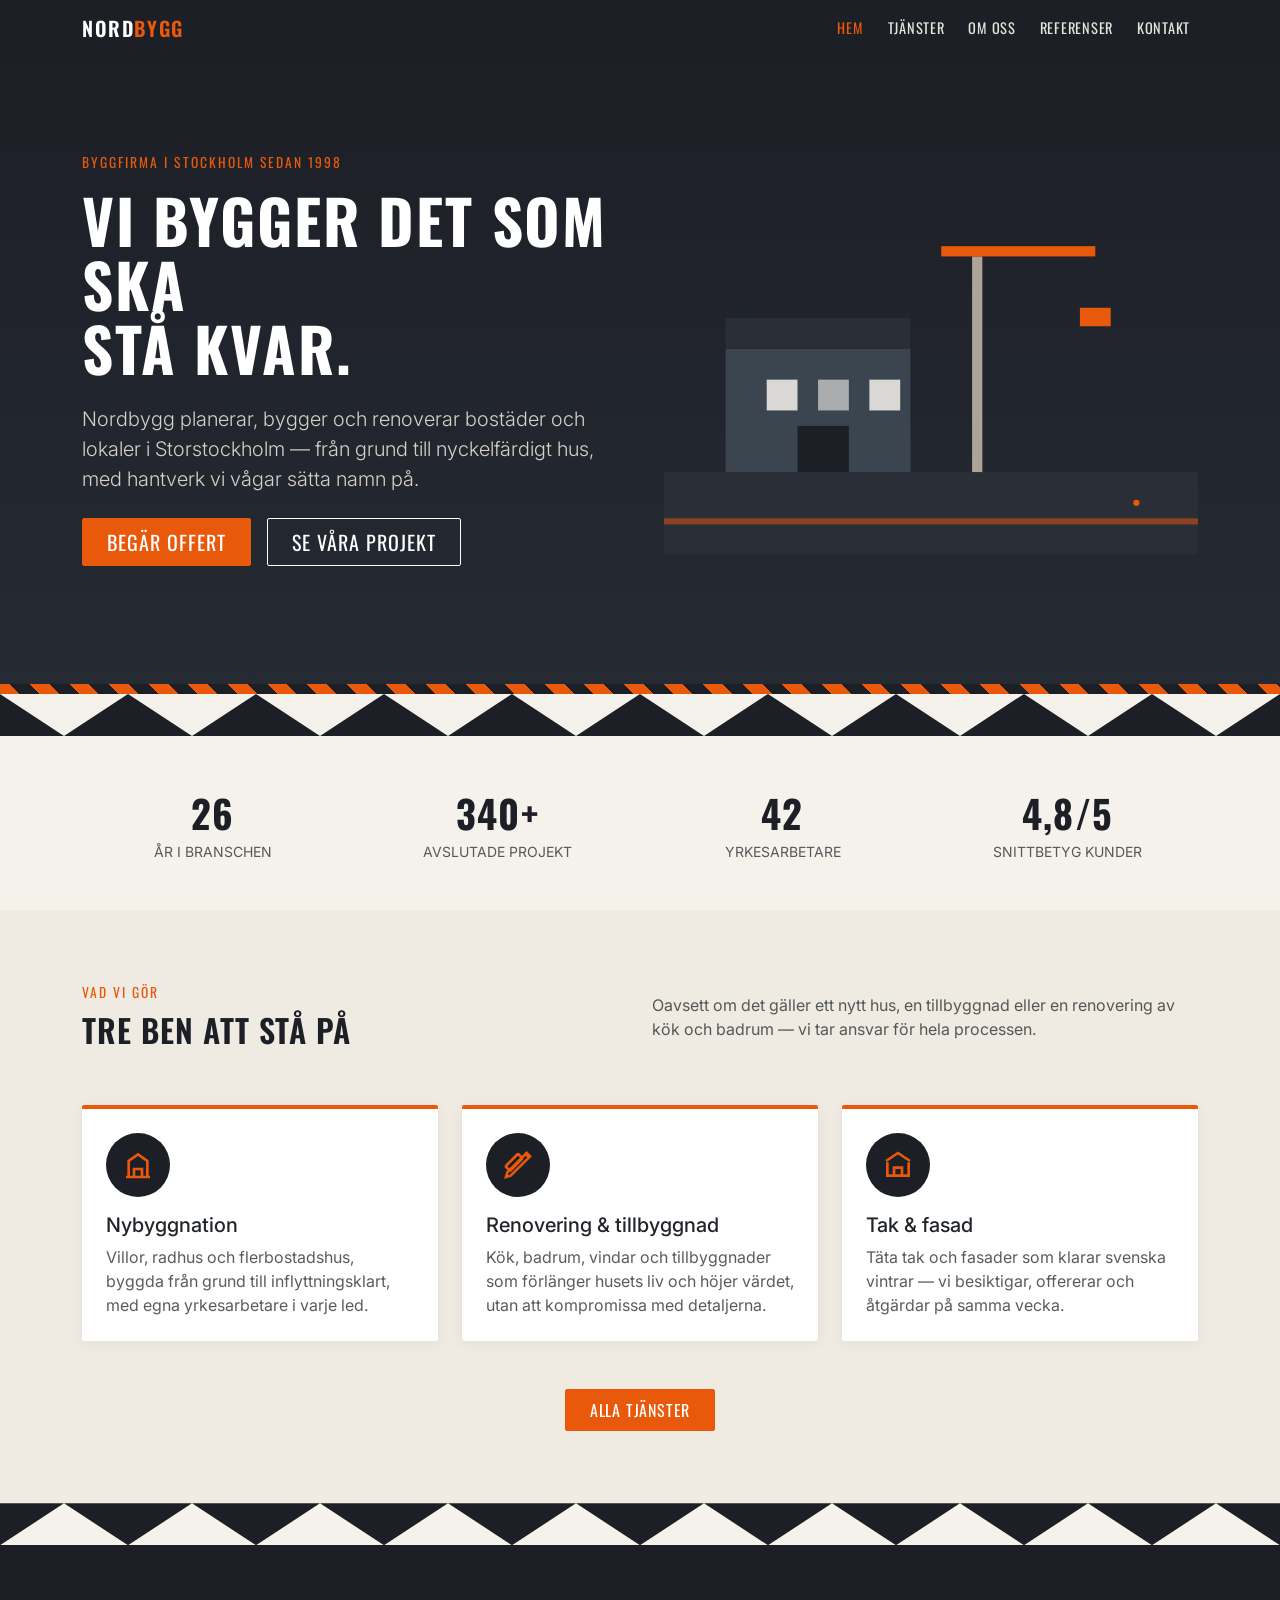
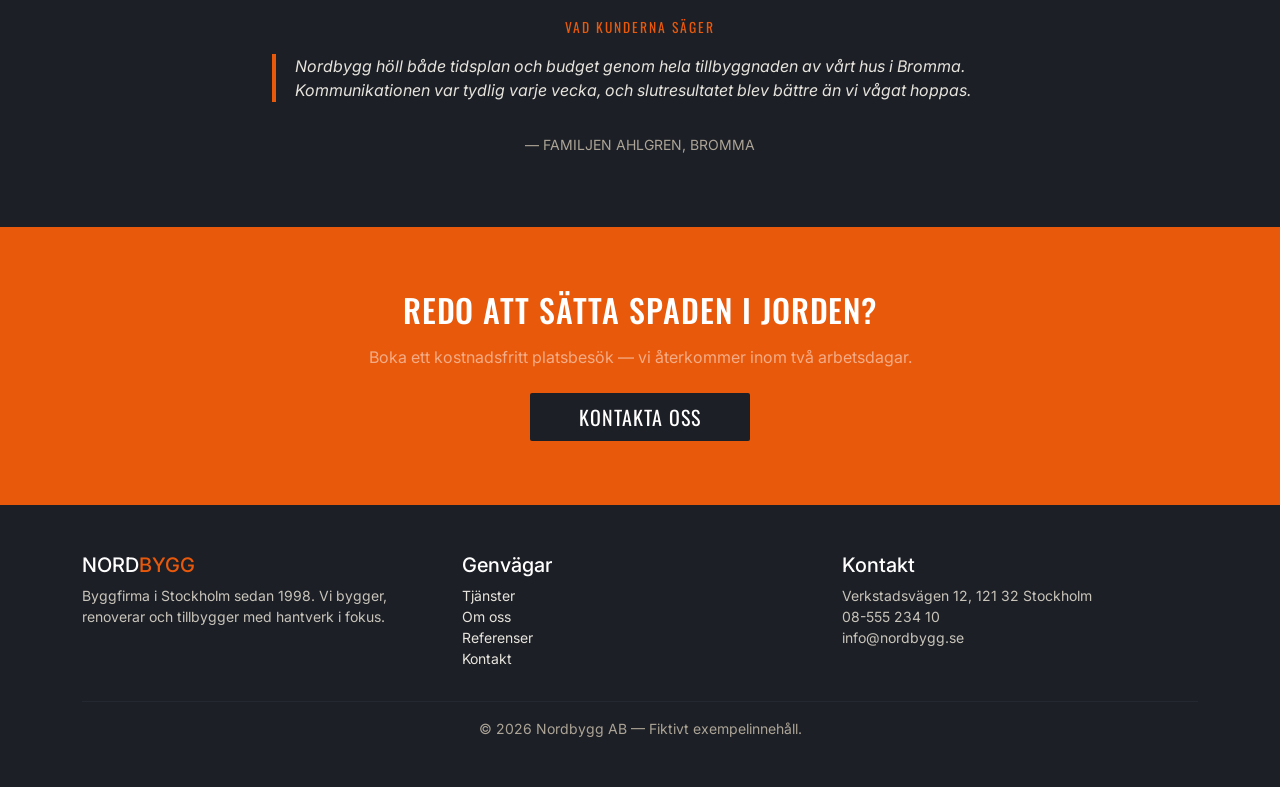
==== index.html @ 9fcefbf6 "new" ====
<!DOCTYPE html>
<html data-bs-theme="light" lang="sv">

<head>
    <meta charset="utf-8">
    <meta name="viewport" content="width=device-width, initial-scale=1.0, shrink-to-fit=no">
    <title>Nordbygg AB — Byggfirma i Stockholm</title>
    <link rel="stylesheet" href="assets/bootstrap/css/bootstrap.min.css">
    <link rel="stylesheet" href="https://fonts.googleapis.com/css2?family=Oswald:wght@500;600;700&amp;display=swap">
    <link rel="stylesheet" href="https://fonts.googleapis.com/css2?family=Inter:wght@400;500;600&amp;display=swap">
    <link rel="stylesheet" href="assets/css/styles.min.css">
</head>

<body>
    <nav class="navbar navbar-expand-lg sticky-top navbar-nordbygg">
        <div class="container"><a class="navbar-brand" href="Index.html">NORD<span>BYGG</span></a><button class="navbar-toggler" data-bs-toggle="collapse" data-bs-target="#nav" type="button" style="border-color:#555;"><span class="navbar-toggler-icon"></span></button>
            <div class="collapse navbar-collapse" id="nav">
                <ul class="navbar-nav ms-auto">
                    <li class="nav-item"><a class="nav-link active" href="Index.html">Hem</a></li>
                    <li class="nav-item"><a class="nav-link" href="tjanster.html">Tjänster</a></li>
                    <li class="nav-item"><a class="nav-link" href="Omoss.html">Om oss</a></li>
                    <li class="nav-item"><a class="nav-link" href="Referenser.html">Referenser</a></li>
                    <li class="nav-item"><a class="nav-link" href="Kontakt.html">Kontakt</a></li>
                </ul>
            </div>
        </div>
    </nav>
    <header class="hero">
        <div class="container">
            <div class="row align-items-center g-5">
                <div class="col-lg-6">
                    <div class="mb-3 section-label"><span>Byggfirma i Stockholm sedan 1998</span></div>
                    <h1>Vi bygger det som ska<br>stå kvar.</h1>
                    <p class="lead mt-4">Nordbygg planerar, bygger och renoverar bostäder och lokaler i Storstockholm — från grund till nyckelfärdigt hus, med hantverk vi vågar sätta namn på.</p>
                    <div class="d-flex flex-wrap gap-3 mt-4"><a class="btn btn-lg px-4 py-2 btn-orange" role="button" href="Kontakt.html">Begär offert</a><a class="btn btn-lg px-4 py-2 btn-outline-kalkvit" role="button" href="Referenser.html">Se våra projekt</a></div>
                </div>
                <div class="col-lg-6"><svg viewBox="0 0 520 380" xmlns="http://www.w3.org/2000/svg" role="img" aria-label="Illustration av ett husbygge med kran">
          <rect x="0" y="300" width="520" height="80" fill="#2A2E37"></rect>
          <rect x="60" y="180" width="180" height="120" fill="#3B4550"></rect>
          <rect x="60" y="150" width="180" height="30" fill="#2A2E37"></rect>
          
          <rect x="100" y="210" width="30" height="30" fill="#F5F2EC" opacity="0.85"></rect>
          <rect x="150" y="210" width="30" height="30" fill="#F5F2EC" opacity="0.6"></rect>
          <rect x="200" y="210" width="30" height="30" fill="#F5F2EC" opacity="0.85"></rect>
          <rect x="130" y="255" width="50" height="45" fill="#1C1F26"></rect>
          <rect x="300" y="90" width="10" height="210" fill="#ACA496"></rect>
          <rect x="270" y="80" width="150" height="10" fill="#E8590C"></rect>
          <line stroke="#ACA496" stroke-width="4"></line>
          <rect x="405" y="140" width="30" height="18" fill="#E8590C"></rect>
          <line stroke="#ACA496" stroke-width="3"></line>
          <rect x="290" y="300" width="30" height="0" fill="none"></rect>
          <circle cx="460" cy="330" r="3" fill="#E8590C"></circle>
          <rect x="0" y="345" width="520" height="6" fill="#E8590C" opacity="0.5"></rect>
        </svg></div>
            </div>
        </div>
        <div class="hero-strip"></div>
    </header>
    <div class="sawtooth sawtooth-down"></div>
    <section class="py-5 bg-kalkvit">
        <div class="container">
            <div class="row text-center g-4">
                <div class="col-6 col-md-3">
                    <div class="fw-bold display-font" style="font-size:2.4rem;color:var(--kol);"><span>26</span></div>
                    <div class="text-uppercase small text-muted"><span>År i branschen</span></div>
                </div>
                <div class="col-6 col-md-3">
                    <div class="fw-bold display-font" style="font-size:2.4rem;color:var(--kol);"><span>340+</span></div>
                    <div class="text-uppercase small text-muted"><span>Avslutade projekt</span></div>
                </div>
                <div class="col-6 col-md-3">
                    <div class="fw-bold display-font" style="font-size:2.4rem;color:var(--kol);"><span>42</span></div>
                    <div class="text-uppercase small text-muted"><span>Yrkesarbetare</span></div>
                </div>
                <div class="col-6 col-md-3">
                    <div class="fw-bold display-font" style="font-size:2.4rem;color:var(--kol);"><span>4,8/5</span></div>
                    <div class="text-uppercase small text-muted"><span>Snittbetyg kunder</span></div>
                </div>
            </div>
        </div>
    </section>
    <section class="py-5" style="background:#EFEBE2;">
        <div class="container py-4">
            <div class="row mb-5">
                <div class="col-lg-6">
                    <div class="mb-2 section-label"><span>Vad vi gör</span></div>
                    <h2 class="fw-semibold">Tre ben att stå på</h2>
                </div>
                <div class="col-lg-6 d-flex align-items-end">
                    <p class="text-muted">Oavsett om det gäller ett nytt hus, en tillbyggnad eller en renovering av kök och badrum — vi tar ansvar för hela processen.</p>
                </div>
            </div>
            <div class="row g-4">
                <div class="col-md-4">
                    <div class="card h-100 p-4 card-nordbygg">
                        <div class="mb-3 icon-frame"><svg viewBox="0 0 24 24" fill="none" stroke="#E8590C" stroke-width="2"><path d="M3 21h18M5 21V9l7-5 7 5v12M9 21v-6h6v6"></path></svg></div>
                        <h5>Nybyggnation</h5>
                        <p class="text-muted mb-0">Villor, radhus och flerbostadshus, byggda från grund till inflyttningsklart, med egna yrkesarbetare i varje led.</p>
                    </div>
                </div>
                <div class="col-md-4">
                    <div class="card h-100 p-4 card-nordbygg">
                        <div class="mb-3 icon-frame"><svg viewBox="0 0 24 24" fill="none" stroke="#E8590C" stroke-width="2"><path d="M14.7 6.3a1 1 0 010 1.4l-8 8a1 1 0 01-1.4 0l-2-2a1 1 0 010-1.4l8-8a1 1 0 011.4 0l2 2zM17 3l4 4M3 21l3.5-1L21 5.5 18.5 3 4 17.5 3 21z"></path></svg></div>
                        <h5>Renovering &amp; tillbyggnad</h5>
                        <p class="text-muted mb-0">Kök, badrum, vindar och tillbyggnader som förlänger husets liv och höjer värdet, utan att kompromissa med detaljerna.</p>
                    </div>
                </div>
                <div class="col-md-4">
                    <div class="card h-100 p-4 card-nordbygg">
                        <div class="mb-3 icon-frame"><svg viewBox="0 0 24 24" fill="none" stroke="#E8590C" stroke-width="2"><path d="M3 9l9-6 9 6M4 10v10h16V10M9 20v-6h6v6"></path></svg></div>
                        <h5>Tak &amp; fasad</h5>
                        <p class="text-muted mb-0">Täta tak och fasader som klarar svenska vintrar — vi besiktigar, offererar och åtgärdar på samma vecka.</p>
                    </div>
                </div>
            </div>
            <div class="text-center mt-5"><a class="btn px-4 py-2 btn-orange" role="button" href="tjanster.html">Alla tjänster</a></div>
        </div>
    </section>
    <div class="sawtooth sawtooth-down flip"></div>
    <section class="text-white py-5 bg-kol">
        <div class="container py-4">
            <div class="row justify-content-center">
                <div class="col-lg-8 text-center">
                    <div class="mb-3 section-label"><span>Vad kunderna säger</span></div><blockquote class="citat text-start d-inline-block" style="color:#E7E4DD;">
          Nordbygg höll både tidsplan och budget genom hela tillbyggnaden av vårt hus i Bromma. Kommunikationen var tydlig varje vecka, och slutresultatet blev bättre än vi vågat hoppas.
        </blockquote>
                    <div class="text-uppercase small mt-3" style="color:var(--betong);"><span>— Familjen Ahlgren, Bromma</span></div>
                </div>
            </div>
        </div>
    </section>
    <section class="py-5" style="background:var(--orange);">
        <div class="container text-center py-3">
            <h2 class="text-white mb-3">Redo att sätta spaden i jorden?</h2>
            <p class="text-white-50 mb-4">Boka ett kostnadsfritt platsbesök — vi återkommer inom två arbetsdagar.</p><a class="btn btn-lg px-5 py-2" role="button" href="Kontakt.html" style="background:var(--kol);color:#fff;border-radius:2px;font-family:'Oswald',sans-serif;text-transform:uppercase;letter-spacing:.05em;">Kontakta oss</a>
        </div>
    </section>
    <footer class="py-5 site-footer">
        <div class="container">
            <div class="row g-4">
                <div class="col-md-4">
                    <h5>NORD<span class="text-orange">BYGG</span></h5>
                    <p class="small mt-2">Byggfirma i Stockholm sedan 1998. Vi bygger, renoverar och tillbygger med hantverk i fokus.</p>
                </div>
                <div class="col-md-4">
                    <h5>Genvägar</h5>
                    <ul class="list-unstyled small">
                        <li><a href="tjanster.html">Tjänster</a></li>
                        <li><a href="Omoss.html">Om oss</a></li>
                        <li><a href="Referenser.html">Referenser</a></li>
                        <li><a href="Kontakt.html">Kontakt</a></li>
                    </ul>
                </div>
                <div class="col-md-4">
                    <h5>Kontakt</h5>
                    <ul class="list-unstyled small">
                        <li>Verkstadsvägen 12, 121 32 Stockholm</li>
                        <li>08-555 234 10</li>
                        <li>info@nordbygg.se</li>
                    </ul>
                </div>
            </div>
            <hr style="border-color:#3B4550;">
            <div class="small text-center" style="color:var(--betong);"><span>© 2026 Nordbygg AB — Fiktivt exempelinnehåll.</span></div>
        </div>
    </footer>
    <script src="assets/bootstrap/js/bootstrap.min.js"></script>
</body>

</html>
---- assets/css/styles.min.css ----
:root{--kol:#1C1F26;--kalkvit:#F5F2EC;--orange:#E8590C;--stal:#3B4550;--betong:#ACA496;--text:#232323}body{background:var(--kalkvit);color:var(--text);font-family:Inter,sans-serif}.display-font,h1,h2,h3,h4{font-family:Oswald,sans-serif;text-transform:uppercase;letter-spacing:.03em;color:var(--kol)}.navbar-nordbygg .nav-link.active,.navbar-nordbygg .nav-link:hover,.text-orange{color:var(--orange)!important}.bg-kol{background-color:var(--kol)!important}.bg-stal{background-color:var(--stal)!important}.bg-orange{background-color:var(--orange)!important}.bg-kalkvit{background-color:var(--kalkvit)!important}.navbar-nordbygg,.sawtooth-down.on-kalkvit{background-color:var(--kol)}.navbar-nordbygg .navbar-brand{font-family:Oswald,sans-serif;letter-spacing:.08em;font-weight:600;color:#fff!important}.navbar-nordbygg .navbar-brand span,footer.site-footer a:hover{color:var(--orange)}.navbar-nordbygg .nav-link{color:#e7e4dd!important;font-family:Oswald,sans-serif;text-transform:uppercase;font-size:.9rem;letter-spacing:.05em;margin-left:.5rem}.hero{background:linear-gradient(180deg,var(--kol) 0,#262a33 100%);color:#fff;position:relative;padding-top:6rem;padding-bottom:8rem}.hero h1{color:#fff;font-size:clamp(2.2rem, 5vw, 3.8rem);font-weight:700;line-height:1.05}.hero .lead{color:#d6d2c7}.hero-strip{position:absolute;left:0;right:0;bottom:0;height:10px;background:repeating-linear-gradient(45deg,var(--orange),var(--orange) 14px,#1c1f26 14px,#1c1f26 28px)}.sawtooth{height:42px;width:100%;background-color:var(--kalkvit)}.sawtooth-down{clip-path:polygon(0 0,5% 100%,10% 0,15% 100%,20% 0,25% 100%,30% 0,35% 100%,40% 0,45% 100%,50% 0,55% 100%,60% 0,65% 100%,70% 0,75% 100%,80% 0,85% 100%,90% 0,95% 100%,100% 0,100% 100%,0 100%);background-color:var(--kol)}.sawtooth.flip{clip-path:polygon(0 100%,5% 0,10% 100%,15% 0,20% 100%,25% 0,30% 100%,35% 0,40% 100%,45% 0,50% 100%,55% 0,60% 100%,65% 0,70% 100%,75% 0,80% 100%,85% 0,90% 100%,95% 0,100% 100%,100% 0,0 0)}.card-nordbygg{border:none;border-radius:2px;border-top:4px solid var(--orange);background:#fff;box-shadow:0 2px 14px rgba(28,31,38,.06);transition:transform .2s,box-shadow .2s}.card-nordbygg:hover{transform:translateY(-4px);box-shadow:0 10px 24px rgba(28,31,38,.12)}.icon-frame{width:64px;height:64px;display:flex;align-items:center;justify-content:center;background:var(--kol);border-radius:50%;flex-shrink:0}.icon-frame svg{width:32px;height:32px}.step-num{font-family:Oswald,sans-serif;font-size:2.6rem;font-weight:700;color:var(--orange);line-height:1}footer.site-footer{background:var(--kol);color:#c8c4ba}footer.site-footer a{color:#e7e4dd;text-decoration:none}footer.site-footer h5{color:#fff}.illustration-box{background:var(--stal);border-radius:2px;overflow:hidden}.badge-orange{background:var(--orange);color:#fff;font-family:Oswald,sans-serif;letter-spacing:.05em;text-transform:uppercase;font-size:.72rem;padding:.35em .7em}.btn-orange{background:var(--orange);border-color:var(--orange);color:#fff;font-family:Oswald,sans-serif;text-transform:uppercase;letter-spacing:.05em;border-radius:2px}.btn-orange:hover{background:#c94e0a;border-color:#c94e0a;color:#fff}.btn-outline-kalkvit{border-color:#fff;color:#fff;font-family:Oswald,sans-serif;text-transform:uppercase;letter-spacing:.05em;border-radius:2px}.btn-outline-kalkvit:hover{background:#fff;color:var(--kol)}.section-label{font-family:Oswald,sans-serif;color:var(--orange);letter-spacing:.15em;text-transform:uppercase;font-size:.85rem}.avatar-initials{width:84px;height:84px;border-radius:50%;background:var(--stal);color:#fff;display:flex;align-items:center;justify-content:center;font-family:Oswald,sans-serif;font-size:1.4rem;font-weight:600}blockquote.citat{border-left:4px solid var(--orange);padding-left:1.2rem;font-style:italic;color:var(--stal)}
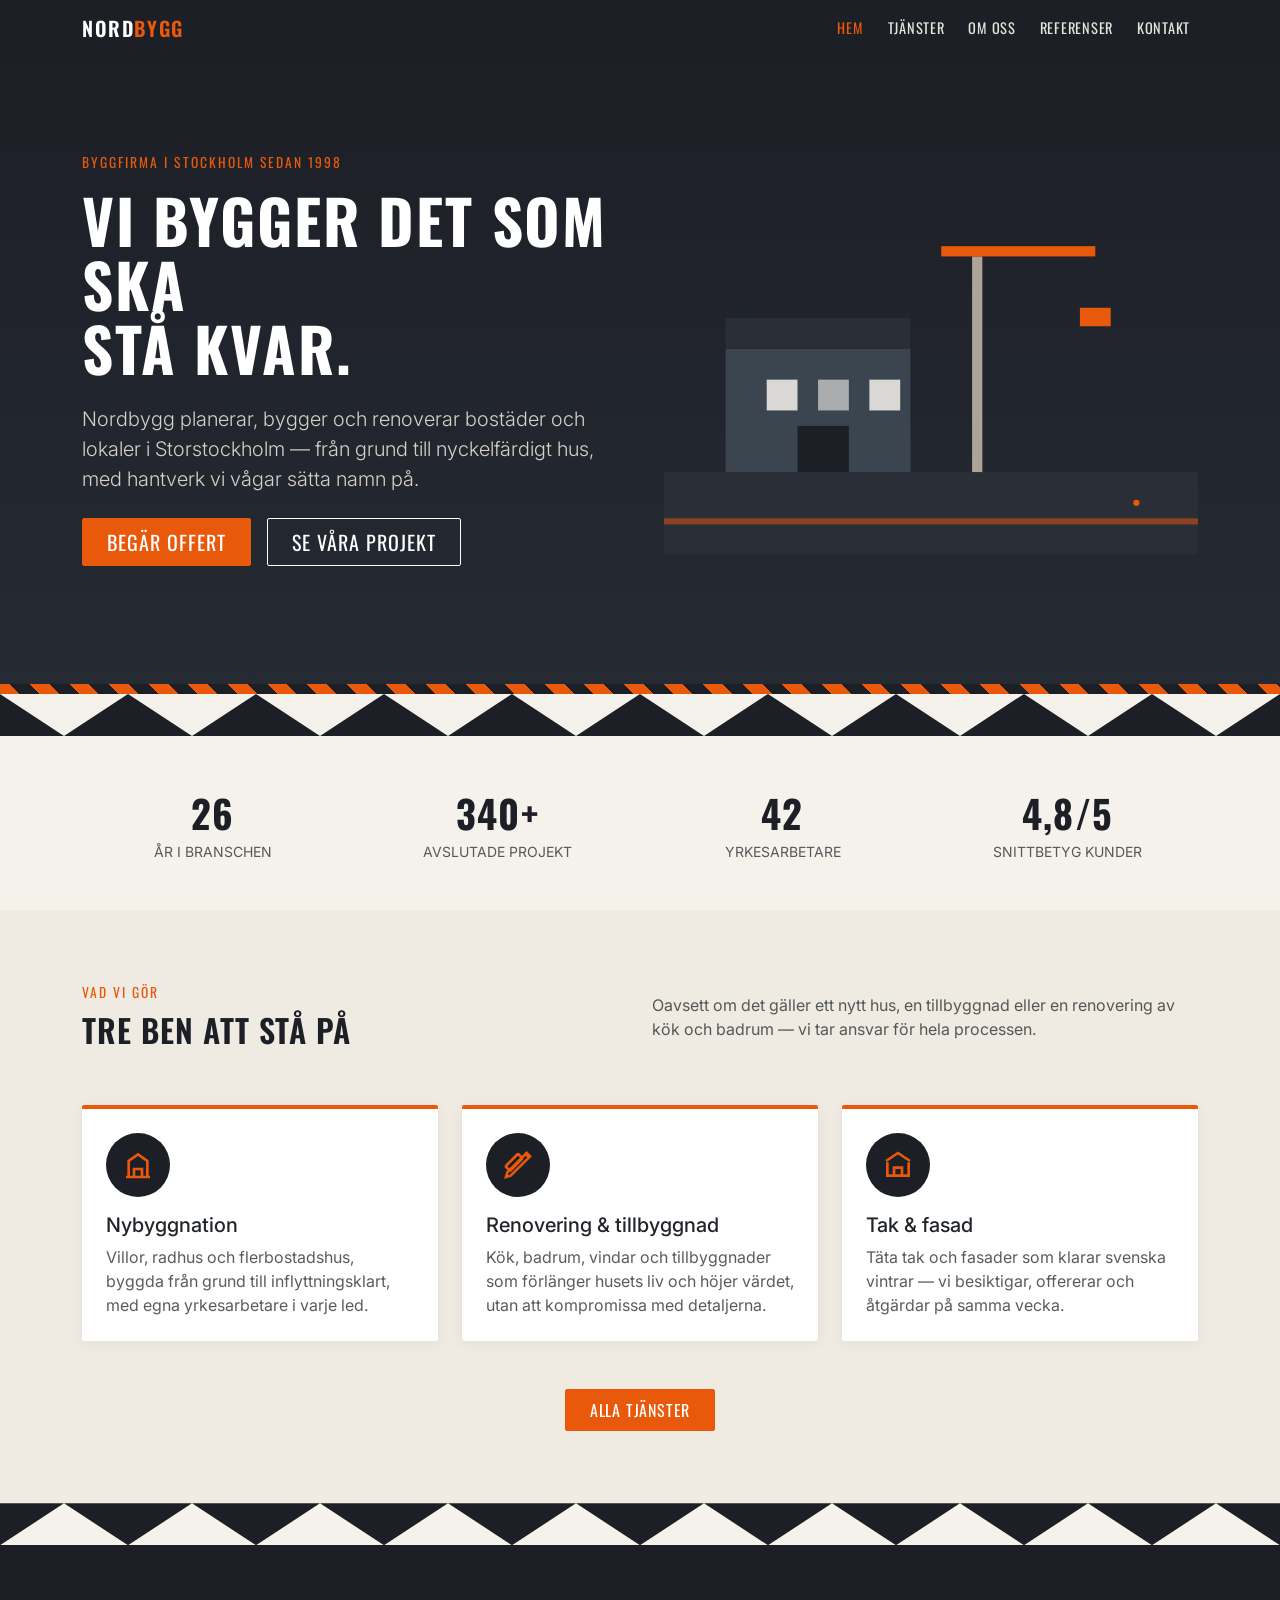
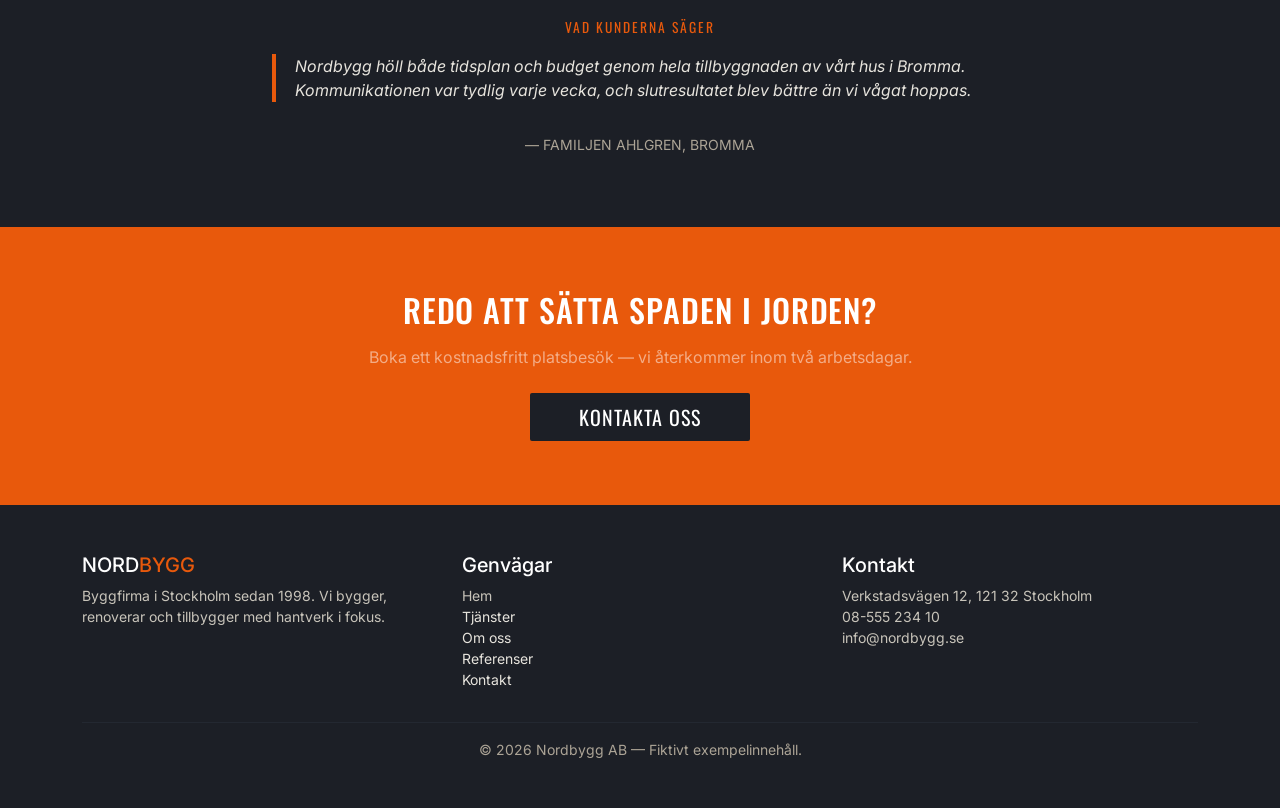
==== commit cbd30d8c: "footer länkar" ====
--- a/index.html
+++ b/index.html
@@ -13,14 +13,14 @@
 
 <body>
     <nav class="navbar navbar-expand-lg sticky-top navbar-nordbygg">
-        <div class="container"><a class="navbar-brand" href="Index.html">NORD<span>BYGG</span></a><button class="navbar-toggler" data-bs-toggle="collapse" data-bs-target="#nav" type="button" style="border-color:#555;"><span class="navbar-toggler-icon"></span></button>
+        <div class="container"><a class="navbar-brand" href="index.html">NORD<span>BYGG</span></a><button class="navbar-toggler" data-bs-toggle="collapse" data-bs-target="#nav" type="button" style="border-color:#555;"><span class="navbar-toggler-icon"></span></button>
             <div class="collapse navbar-collapse" id="nav">
                 <ul class="navbar-nav ms-auto">
-                    <li class="nav-item"><a class="nav-link active" href="Index.html">Hem</a></li>
+                    <li class="nav-item"><a class="nav-link active" href="index.html">Hem</a></li>
                     <li class="nav-item"><a class="nav-link" href="tjanster.html">Tjänster</a></li>
-                    <li class="nav-item"><a class="nav-link" href="Omoss.html">Om oss</a></li>
-                    <li class="nav-item"><a class="nav-link" href="Referenser.html">Referenser</a></li>
-                    <li class="nav-item"><a class="nav-link" href="Kontakt.html">Kontakt</a></li>
+                    <li class="nav-item"><a class="nav-link" href="omoss.html">Om oss</a></li>
+                    <li class="nav-item"><a class="nav-link" href="referenser.html">Referenser</a></li>
+                    <li class="nav-item"><a class="nav-link" href="kontakt.html">Kontakt</a></li>
                 </ul>
             </div>
         </div>
@@ -145,10 +145,11 @@
                 <div class="col-md-4">
                     <h5>Genvägar</h5>
                     <ul class="list-unstyled small">
+                        <li>Hem</li>
                         <li><a href="tjanster.html">Tjänster</a></li>
-                        <li><a href="Omoss.html">Om oss</a></li>
-                        <li><a href="Referenser.html">Referenser</a></li>
-                        <li><a href="Kontakt.html">Kontakt</a></li>
+                        <li><a href="omoss.html">Om oss</a></li>
+                        <li><a href="referenser.html">Referenser</a></li>
+                        <li><a href="kontakt.html">Kontakt</a></li>
                     </ul>
                 </div>
                 <div class="col-md-4">
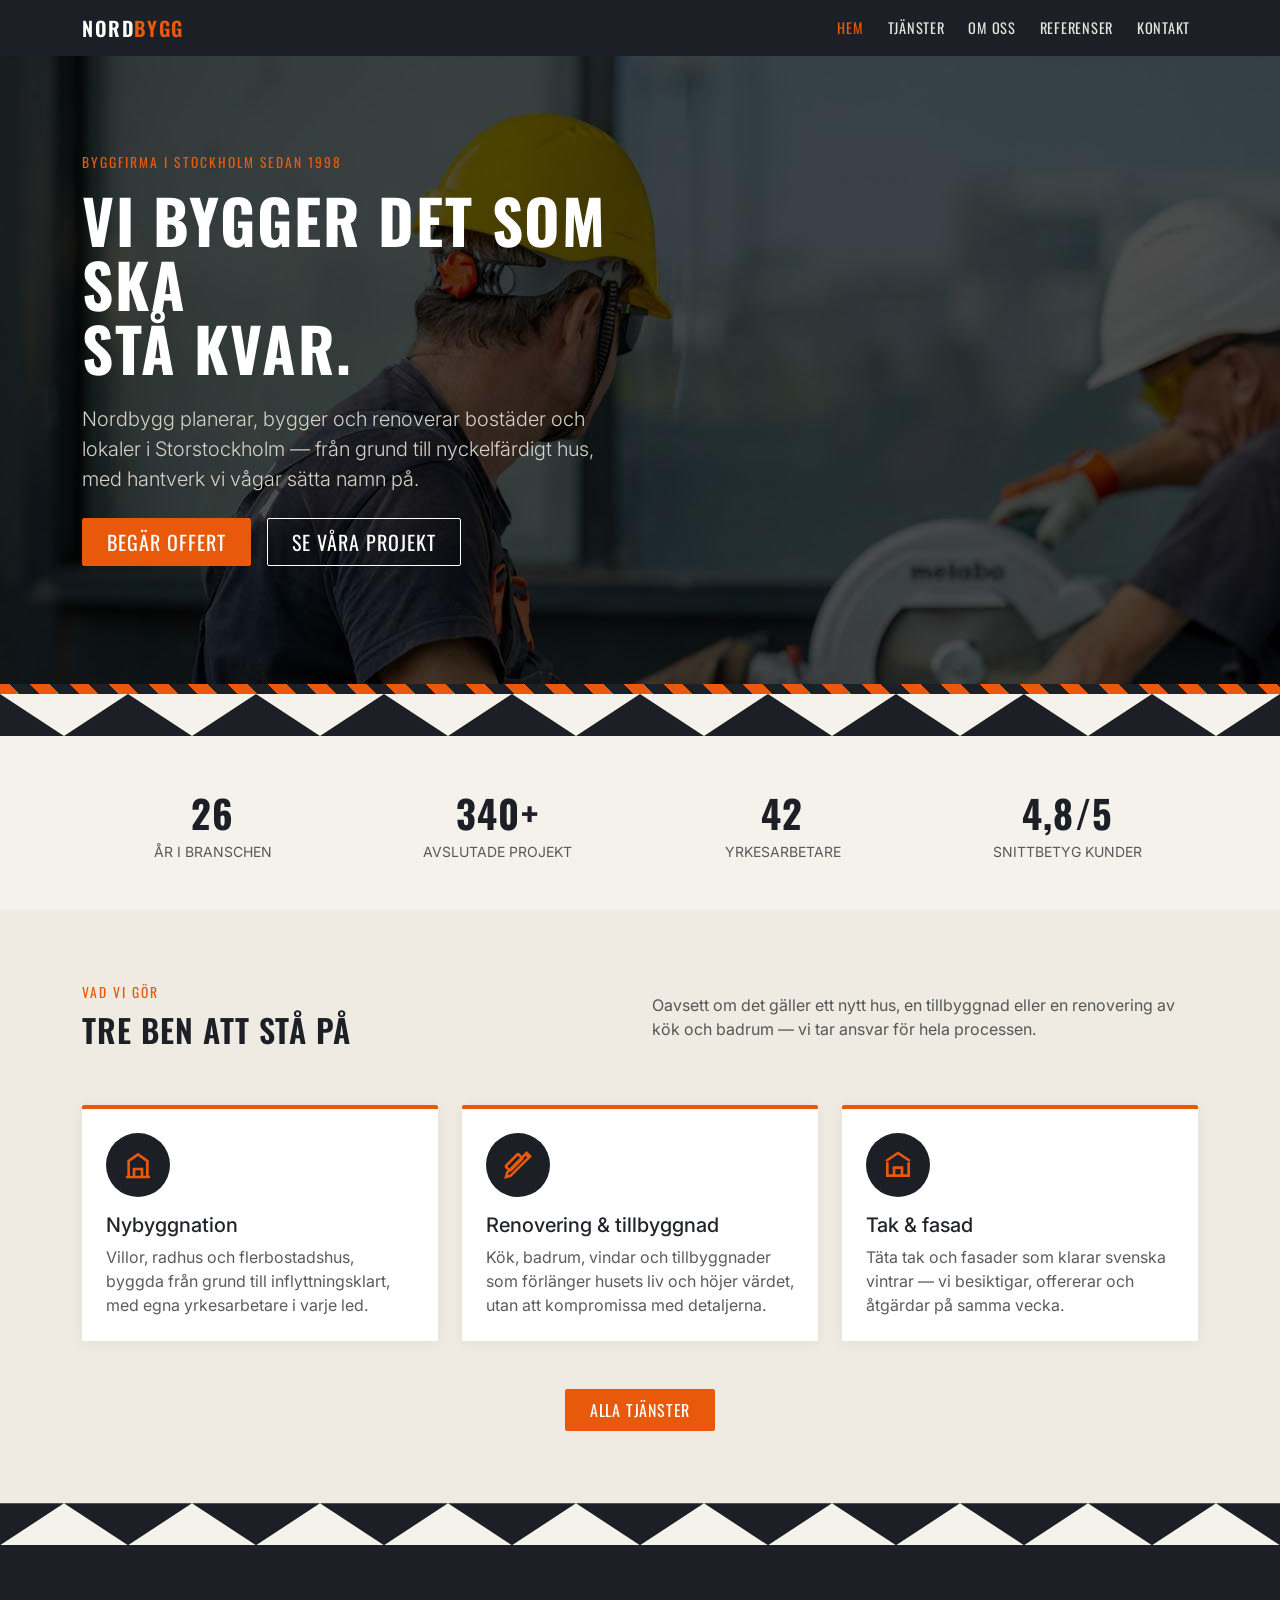
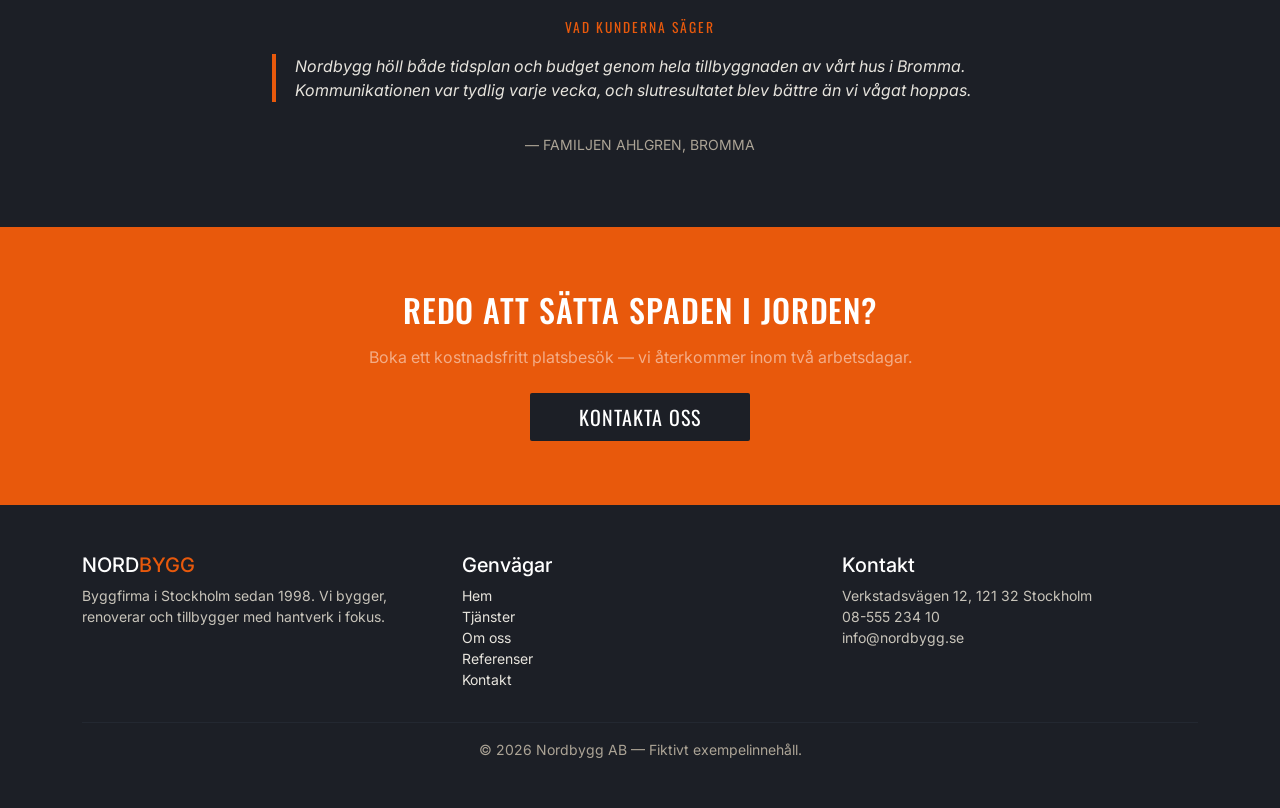
==== commit 3e64290e: "lightbox" ====
--- a/index.html
+++ b/index.html
@@ -25,33 +25,15 @@
             </div>
         </div>
     </nav>
-    <header class="hero">
+    <header class="hero" style="background: url(&quot;assets/img/arbetare-1.jpg&quot;);">
         <div class="container">
             <div class="row align-items-center g-5">
                 <div class="col-lg-6">
                     <div class="mb-3 section-label"><span>Byggfirma i Stockholm sedan 1998</span></div>
                     <h1>Vi bygger det som ska<br>stå kvar.</h1>
                     <p class="lead mt-4">Nordbygg planerar, bygger och renoverar bostäder och lokaler i Storstockholm — från grund till nyckelfärdigt hus, med hantverk vi vågar sätta namn på.</p>
-                    <div class="d-flex flex-wrap gap-3 mt-4"><a class="btn btn-lg px-4 py-2 btn-orange" role="button" href="Kontakt.html">Begär offert</a><a class="btn btn-lg px-4 py-2 btn-outline-kalkvit" role="button" href="Referenser.html">Se våra projekt</a></div>
+                    <div class="d-flex flex-wrap gap-3 mt-4"><a class="btn btn-lg px-4 py-2 btn-orange" role="button" href="kontakt.html">Begär offert</a><a class="btn btn-lg px-4 py-2 btn-outline-kalkvit" role="button" href="referenser.html">Se våra projekt</a></div>
                 </div>
-                <div class="col-lg-6"><svg viewBox="0 0 520 380" xmlns="http://www.w3.org/2000/svg" role="img" aria-label="Illustration av ett husbygge med kran">
-          <rect x="0" y="300" width="520" height="80" fill="#2A2E37"></rect>
-          <rect x="60" y="180" width="180" height="120" fill="#3B4550"></rect>
-          <rect x="60" y="150" width="180" height="30" fill="#2A2E37"></rect>
-          
-          <rect x="100" y="210" width="30" height="30" fill="#F5F2EC" opacity="0.85"></rect>
-          <rect x="150" y="210" width="30" height="30" fill="#F5F2EC" opacity="0.6"></rect>
-          <rect x="200" y="210" width="30" height="30" fill="#F5F2EC" opacity="0.85"></rect>
-          <rect x="130" y="255" width="50" height="45" fill="#1C1F26"></rect>
-          <rect x="300" y="90" width="10" height="210" fill="#ACA496"></rect>
-          <rect x="270" y="80" width="150" height="10" fill="#E8590C"></rect>
-          <line stroke="#ACA496" stroke-width="4"></line>
-          <rect x="405" y="140" width="30" height="18" fill="#E8590C"></rect>
-          <line stroke="#ACA496" stroke-width="3"></line>
-          <rect x="290" y="300" width="30" height="0" fill="none"></rect>
-          <circle cx="460" cy="330" r="3" fill="#E8590C"></circle>
-          <rect x="0" y="345" width="520" height="6" fill="#E8590C" opacity="0.5"></rect>
-        </svg></div>
             </div>
         </div>
         <div class="hero-strip"></div>
@@ -132,7 +114,7 @@
     <section class="py-5" style="background:var(--orange);">
         <div class="container text-center py-3">
             <h2 class="text-white mb-3">Redo att sätta spaden i jorden?</h2>
-            <p class="text-white-50 mb-4">Boka ett kostnadsfritt platsbesök — vi återkommer inom två arbetsdagar.</p><a class="btn btn-lg px-5 py-2" role="button" href="Kontakt.html" style="background:var(--kol);color:#fff;border-radius:2px;font-family:'Oswald',sans-serif;text-transform:uppercase;letter-spacing:.05em;">Kontakta oss</a>
+            <p class="text-white-50 mb-4">Boka ett kostnadsfritt platsbesök — vi återkommer inom två arbetsdagar.</p><a class="btn btn-lg px-5 py-2" role="button" href="kontakt.html" style="background:var(--kol);color:#fff;border-radius:2px;font-family:'Oswald',sans-serif;text-transform:uppercase;letter-spacing:.05em;">Kontakta oss</a>
         </div>
     </section>
     <footer class="py-5 site-footer">
@@ -145,7 +127,7 @@
                 <div class="col-md-4">
                     <h5>Genvägar</h5>
                     <ul class="list-unstyled small">
-                        <li>Hem</li>
+                        <li><a href="index.html">Hem</a></li>
                         <li><a href="tjanster.html">Tjänster</a></li>
                         <li><a href="omoss.html">Om oss</a></li>
                         <li><a href="referenser.html">Referenser</a></li>
@@ -166,6 +148,7 @@
         </div>
     </footer>
     <script src="assets/bootstrap/js/bootstrap.min.js"></script>
+    <script src="assets/js/script.min.js"></script>
 </body>
 
 </html>
--- a/assets/css/styles.min.css
+++ b/assets/css/styles.min.css
@@ -1 +1 @@
-:root{--kol:#1C1F26;--kalkvit:#F5F2EC;--orange:#E8590C;--stal:#3B4550;--betong:#ACA496;--text:#232323}body{background:var(--kalkvit);color:var(--text);font-family:Inter,sans-serif}.display-font,h1,h2,h3,h4{font-family:Oswald,sans-serif;text-transform:uppercase;letter-spacing:.03em;color:var(--kol)}.navbar-nordbygg .nav-link.active,.navbar-nordbygg .nav-link:hover,.text-orange{color:var(--orange)!important}.bg-kol{background-color:var(--kol)!important}.bg-stal{background-color:var(--stal)!important}.bg-orange{background-color:var(--orange)!important}.bg-kalkvit{background-color:var(--kalkvit)!important}.navbar-nordbygg,.sawtooth-down.on-kalkvit{background-color:var(--kol)}.navbar-nordbygg .navbar-brand{font-family:Oswald,sans-serif;letter-spacing:.08em;font-weight:600;color:#fff!important}.navbar-nordbygg .navbar-brand span,footer.site-footer a:hover{color:var(--orange)}.navbar-nordbygg .nav-link{color:#e7e4dd!important;font-family:Oswald,sans-serif;text-transform:uppercase;font-size:.9rem;letter-spacing:.05em;margin-left:.5rem}.hero{background:linear-gradient(180deg,var(--kol) 0,#262a33 100%);color:#fff;position:relative;padding-top:6rem;padding-bottom:8rem}.hero h1{color:#fff;font-size:clamp(2.2rem, 5vw, 3.8rem);font-weight:700;line-height:1.05}.hero .lead{color:#d6d2c7}.hero-strip{position:absolute;left:0;right:0;bottom:0;height:10px;background:repeating-linear-gradient(45deg,var(--orange),var(--orange) 14px,#1c1f26 14px,#1c1f26 28px)}.sawtooth{height:42px;width:100%;background-color:var(--kalkvit)}.sawtooth-down{clip-path:polygon(0 0,5% 100%,10% 0,15% 100%,20% 0,25% 100%,30% 0,35% 100%,40% 0,45% 100%,50% 0,55% 100%,60% 0,65% 100%,70% 0,75% 100%,80% 0,85% 100%,90% 0,95% 100%,100% 0,100% 100%,0 100%);background-color:var(--kol)}.sawtooth.flip{clip-path:polygon(0 100%,5% 0,10% 100%,15% 0,20% 100%,25% 0,30% 100%,35% 0,40% 100%,45% 0,50% 100%,55% 0,60% 100%,65% 0,70% 100%,75% 0,80% 100%,85% 0,90% 100%,95% 0,100% 100%,100% 0,0 0)}.card-nordbygg{border:none;border-radius:2px;border-top:4px solid var(--orange);background:#fff;box-shadow:0 2px 14px rgba(28,31,38,.06);transition:transform .2s,box-shadow .2s}.card-nordbygg:hover{transform:translateY(-4px);box-shadow:0 10px 24px rgba(28,31,38,.12)}.icon-frame{width:64px;height:64px;display:flex;align-items:center;justify-content:center;background:var(--kol);border-radius:50%;flex-shrink:0}.icon-frame svg{width:32px;height:32px}.step-num{font-family:Oswald,sans-serif;font-size:2.6rem;font-weight:700;color:var(--orange);line-height:1}footer.site-footer{background:var(--kol);color:#c8c4ba}footer.site-footer a{color:#e7e4dd;text-decoration:none}footer.site-footer h5{color:#fff}.illustration-box{background:var(--stal);border-radius:2px;overflow:hidden}.badge-orange{background:var(--orange);color:#fff;font-family:Oswald,sans-serif;letter-spacing:.05em;text-transform:uppercase;font-size:.72rem;padding:.35em .7em}.btn-orange{background:var(--orange);border-color:var(--orange);color:#fff;font-family:Oswald,sans-serif;text-transform:uppercase;letter-spacing:.05em;border-radius:2px}.btn-orange:hover{background:#c94e0a;border-color:#c94e0a;color:#fff}.btn-outline-kalkvit{border-color:#fff;color:#fff;font-family:Oswald,sans-serif;text-transform:uppercase;letter-spacing:.05em;border-radius:2px}.btn-outline-kalkvit:hover{background:#fff;color:var(--kol)}.section-label{font-family:Oswald,sans-serif;color:var(--orange);letter-spacing:.15em;text-transform:uppercase;font-size:.85rem}.avatar-initials{width:84px;height:84px;border-radius:50%;background:var(--stal);color:#fff;display:flex;align-items:center;justify-content:center;font-family:Oswald,sans-serif;font-size:1.4rem;font-weight:600}blockquote.citat{border-left:4px solid var(--orange);padding-left:1.2rem;font-style:italic;color:var(--stal)}+:root{--kol:#1C1F26;--kalkvit:#F5F2EC;--orange:#E8590C;--stal:#3B4550;--betong:#ACA496;--text:#232323}body{background:var(--kalkvit);color:var(--text);font-family:Inter,sans-serif}.display-font,h1,h2,h3,h4{font-family:Oswald,sans-serif;text-transform:uppercase;letter-spacing:.03em;color:var(--kol)}.navbar-nordbygg .nav-link.active,.navbar-nordbygg .nav-link:hover,.text-orange{color:var(--orange)!important}.bg-kol{background-color:var(--kol)!important}.bg-stal{background-color:var(--stal)!important}.bg-orange{background-color:var(--orange)!important}.bg-kalkvit{background-color:var(--kalkvit)!important}.navbar-nordbygg,.sawtooth-down.on-kalkvit{background-color:var(--kol)}.navbar-nordbygg .navbar-brand{font-family:Oswald,sans-serif;letter-spacing:.08em;font-weight:600;color:#fff!important}.navbar-nordbygg .navbar-brand span,footer.site-footer a:hover{color:var(--orange)}.navbar-nordbygg .nav-link{color:#e7e4dd!important;font-family:Oswald,sans-serif;text-transform:uppercase;font-size:.9rem;letter-spacing:.05em;margin-left:.5rem}.hero{background:linear-gradient(180deg,var(--kol) 0,#262a33 100%);color:#fff;position:relative;padding-top:6rem;padding-bottom:8rem}.hero h1{color:#fff;font-size:clamp(2.2rem, 5vw, 3.8rem);font-weight:700;line-height:1.05}.hero .lead{color:#d6d2c7}.hero-strip{position:absolute;left:0;right:0;bottom:0;height:10px;background:repeating-linear-gradient(45deg,var(--orange),var(--orange) 14px,#1c1f26 14px,#1c1f26 28px)}.sawtooth{height:42px;width:100%;background-color:var(--kalkvit)}.sawtooth-down{clip-path:polygon(0 0,5% 100%,10% 0,15% 100%,20% 0,25% 100%,30% 0,35% 100%,40% 0,45% 100%,50% 0,55% 100%,60% 0,65% 100%,70% 0,75% 100%,80% 0,85% 100%,90% 0,95% 100%,100% 0,100% 100%,0 100%);background-color:var(--kol)}.sawtooth.flip{clip-path:polygon(0 100%,5% 0,10% 100%,15% 0,20% 100%,25% 0,30% 100%,35% 0,40% 100%,45% 0,50% 100%,55% 0,60% 100%,65% 0,70% 100%,75% 0,80% 100%,85% 0,90% 100%,95% 0,100% 100%,100% 0,0 0)}.card-nordbygg{border:none;border-radius:2px;border-top:4px solid var(--orange);background:#fff;box-shadow:0 2px 14px rgba(28,31,38,.06);transition:transform .2s,box-shadow .2s}.card-nordbygg:hover{transform:translateY(-4px);box-shadow:0 10px 24px rgba(28,31,38,.12)}.icon-frame{width:64px;height:64px;display:flex;align-items:center;justify-content:center;background:var(--kol);border-radius:50%;flex-shrink:0}.icon-frame svg{width:32px;height:32px}.step-num{font-family:Oswald,sans-serif;font-size:2.6rem;font-weight:700;color:var(--orange);line-height:1}footer.site-footer{background:var(--kol);color:#c8c4ba}footer.site-footer a{color:#e7e4dd;text-decoration:none}footer.site-footer h5{color:#fff}.illustration-box{background:var(--stal);border-radius:2px;overflow:hidden}.badge-orange{background:var(--orange);color:#fff;font-family:Oswald,sans-serif;letter-spacing:.05em;text-transform:uppercase;font-size:.72rem;padding:.35em .7em}.btn-orange{background:var(--orange);border-color:var(--orange);color:#fff;font-family:Oswald,sans-serif;text-transform:uppercase;letter-spacing:.05em;border-radius:2px}.btn-orange:hover{background:#c94e0a;border-color:#c94e0a;color:#fff}.btn-outline-kalkvit{border-color:#fff;color:#fff;font-family:Oswald,sans-serif;text-transform:uppercase;letter-spacing:.05em;border-radius:2px}.btn-outline-kalkvit:hover{background:#fff;color:var(--kol)}.section-label{font-family:Oswald,sans-serif;color:var(--orange);letter-spacing:.15em;text-transform:uppercase;font-size:.85rem}.avatar-initials{width:84px;height:84px;border-radius:50%;background:var(--stal);color:#fff;display:flex;align-items:center;justify-content:center;font-family:Oswald,sans-serif;font-size:1.4rem;font-weight:600}blockquote.citat{border-left:4px solid var(--orange);padding-left:1.2rem;font-style:italic;color:var(--stal)}#baguetteBox-overlay{display:none;opacity:0;position:fixed;overflow:hidden;top:0;left:0;width:100%;height:100%;z-index:1000000;background-color:rgba(0,0,0,.8);-webkit-transition:opacity .5s;transition:opacity .5s}#baguetteBox-overlay.visible{opacity:1}#baguetteBox-overlay .full-image{display:inline-block;position:relative;width:100%;height:100%;text-align:center}#baguetteBox-overlay .full-image figure{display:inline;margin:0;height:100%}#baguetteBox-overlay .full-image img{display:inline-block;width:auto;height:auto;max-height:100%;max-width:100%;vertical-align:middle;-webkit-box-shadow:0 0 8px rgba(0,0,0,.6);-moz-box-shadow:0 0 8px rgba(0,0,0,.6);box-shadow:0 0 8px rgba(0,0,0,.6)}#baguetteBox-overlay .full-image figcaption{display:block;position:absolute;bottom:0;width:100%;text-align:center;line-height:1.8;white-space:normal;color:#ccc;background-color:rgba(0,0,0,.6);font-family:sans-serif}#baguetteBox-overlay .full-image:before{content:"";display:inline-block;height:50%;width:1px;margin-right:-1px}#baguetteBox-slider{position:absolute;left:0;top:0;height:100%;width:100%;white-space:nowrap;-webkit-transition:left .4s,-webkit-transform .4s;transition:left .4s,transform .4s,-webkit-transform .4s,-moz-transform .4s}#baguetteBox-slider.bounce-from-right{-webkit-animation:.4s ease-out bounceFromRight;animation:.4s ease-out bounceFromRight}#baguetteBox-slider.bounce-from-left{-webkit-animation:.4s ease-out bounceFromLeft;animation:.4s ease-out bounceFromLeft}@keyframes bounceFromRight{0%,100%{margin-left:0}50%{margin-left:-30px}}@keyframes bounceFromLeft{0%,100%{margin-left:0}50%{margin-left:30px}}.baguetteBox-button#next-button,.baguetteBox-button#previous-button{top:50%;top:calc(50% - 30px);width:44px;height:60px}.baguetteBox-button{position:absolute;cursor:pointer;outline:0;padding:0;margin:0;border:0;-moz-border-radius:15%;border-radius:15%;background-color:rgba(50,50,50,.5);color:#ddd;font:1.6em sans-serif;-webkit-transition:background-color .4s;transition:background-color .4s}.baguetteBox-button:focus,.baguetteBox-button:hover{background-color:rgba(50,50,50,.9)}.baguetteBox-button#next-button{right:2%}.baguetteBox-button#previous-button{left:2%}.baguetteBox-button#close-button{top:20px;right:2%;right:calc(2% + 6px);width:30px;height:30px}.baguetteBox-button svg{position:absolute;left:0;top:0}.baguetteBox-spinner{width:40px;height:40px;display:inline-block;position:absolute;top:50%;left:50%;margin-top:-20px;margin-left:-20px}.baguetteBox-double-bounce1,.baguetteBox-double-bounce2{width:100%;height:100%;-moz-border-radius:50%;border-radius:50%;background-color:#fff;opacity:.6;position:absolute;top:0;left:0;-webkit-animation:2s ease-in-out infinite bounce;animation:2s ease-in-out infinite bounce}.baguetteBox-double-bounce2{-webkit-animation-delay:-1s;animation-delay:-1s}@keyframes bounce{0%,100%{-webkit-transform:scale(0);-moz-transform:scale(0);transform:scale(0)}50%{-webkit-transform:scale(1);-moz-transform:scale(1);transform:scale(1)}}
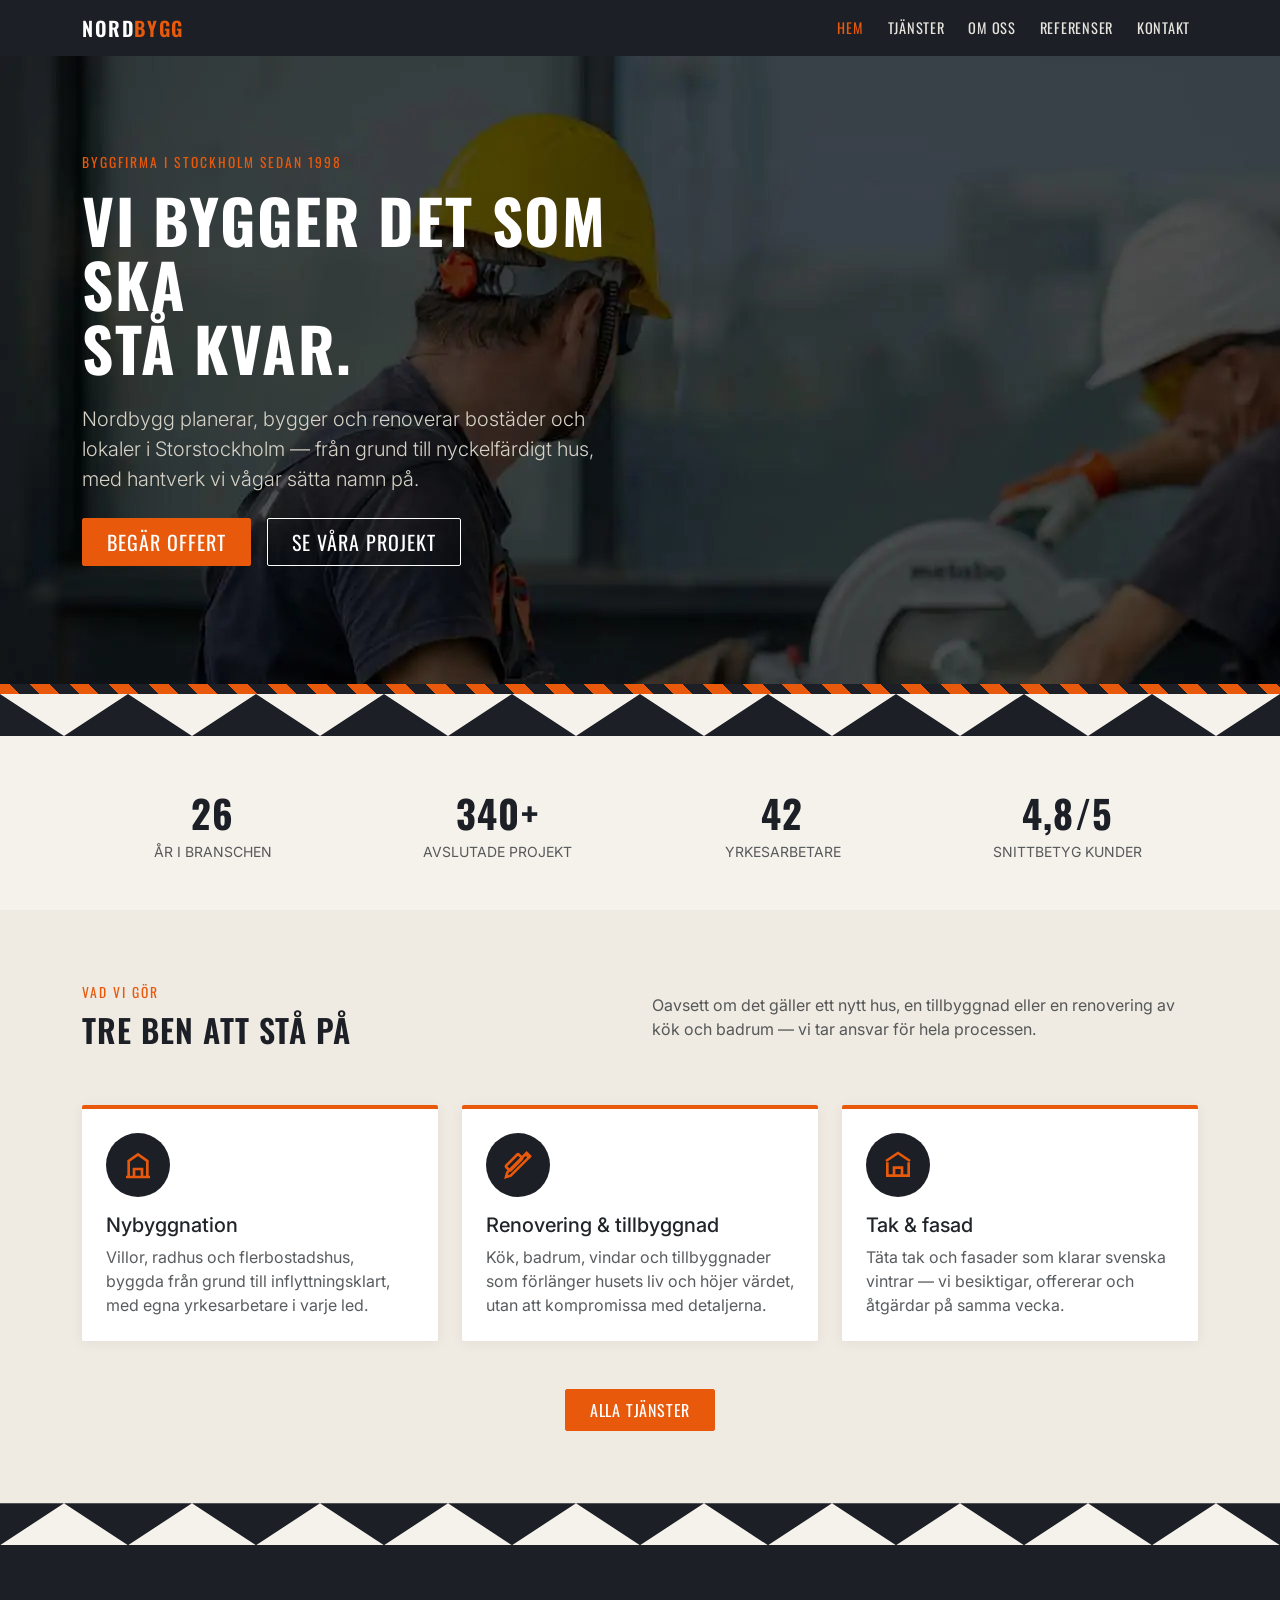
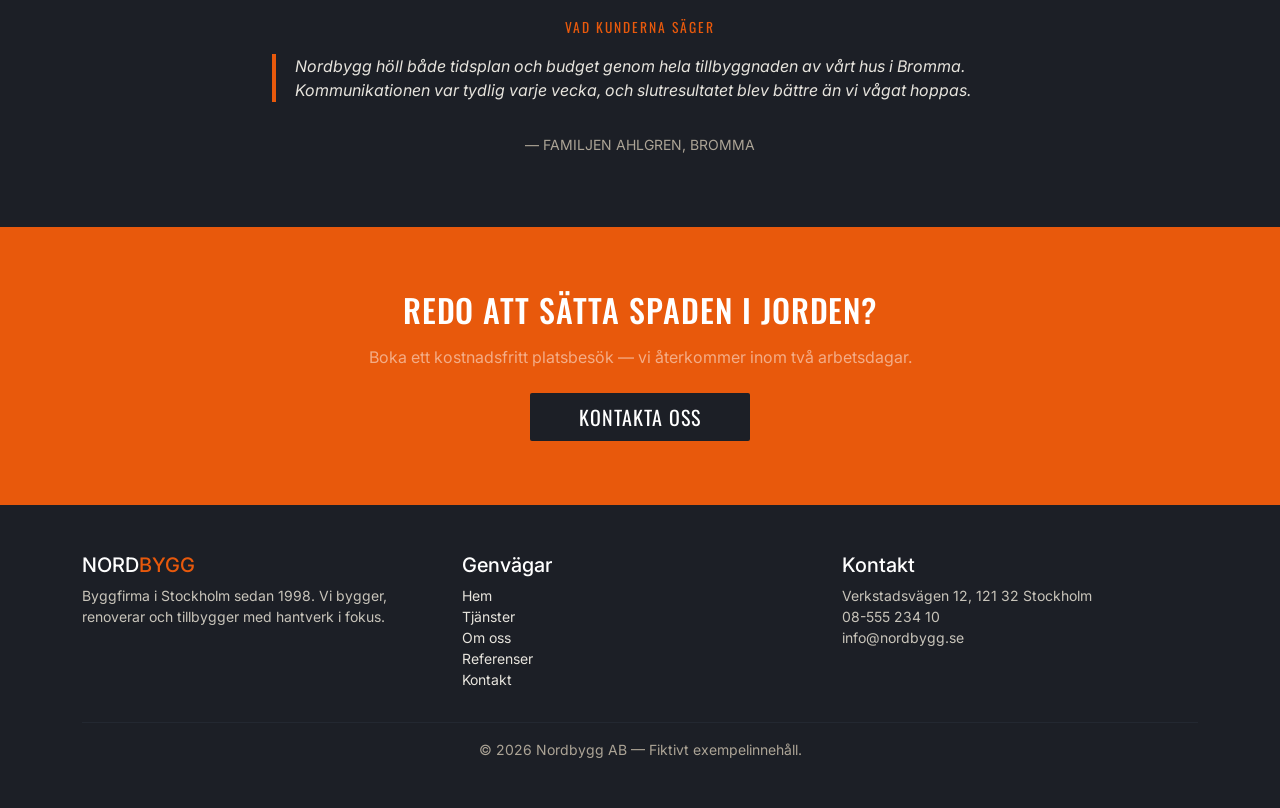
==== commit 42368267: "referenser klar" ====
--- a/index.html
+++ b/index.html
@@ -25,7 +25,7 @@
             </div>
         </div>
     </nav>
-    <header class="hero" style="background: url(&quot;assets/img/arbetare-1.jpg&quot;);">
+    <header class="hero" style="background: url(&quot;assets/img/arbetare-1.webp&quot;);">
         <div class="container">
             <div class="row align-items-center g-5">
                 <div class="col-lg-6">
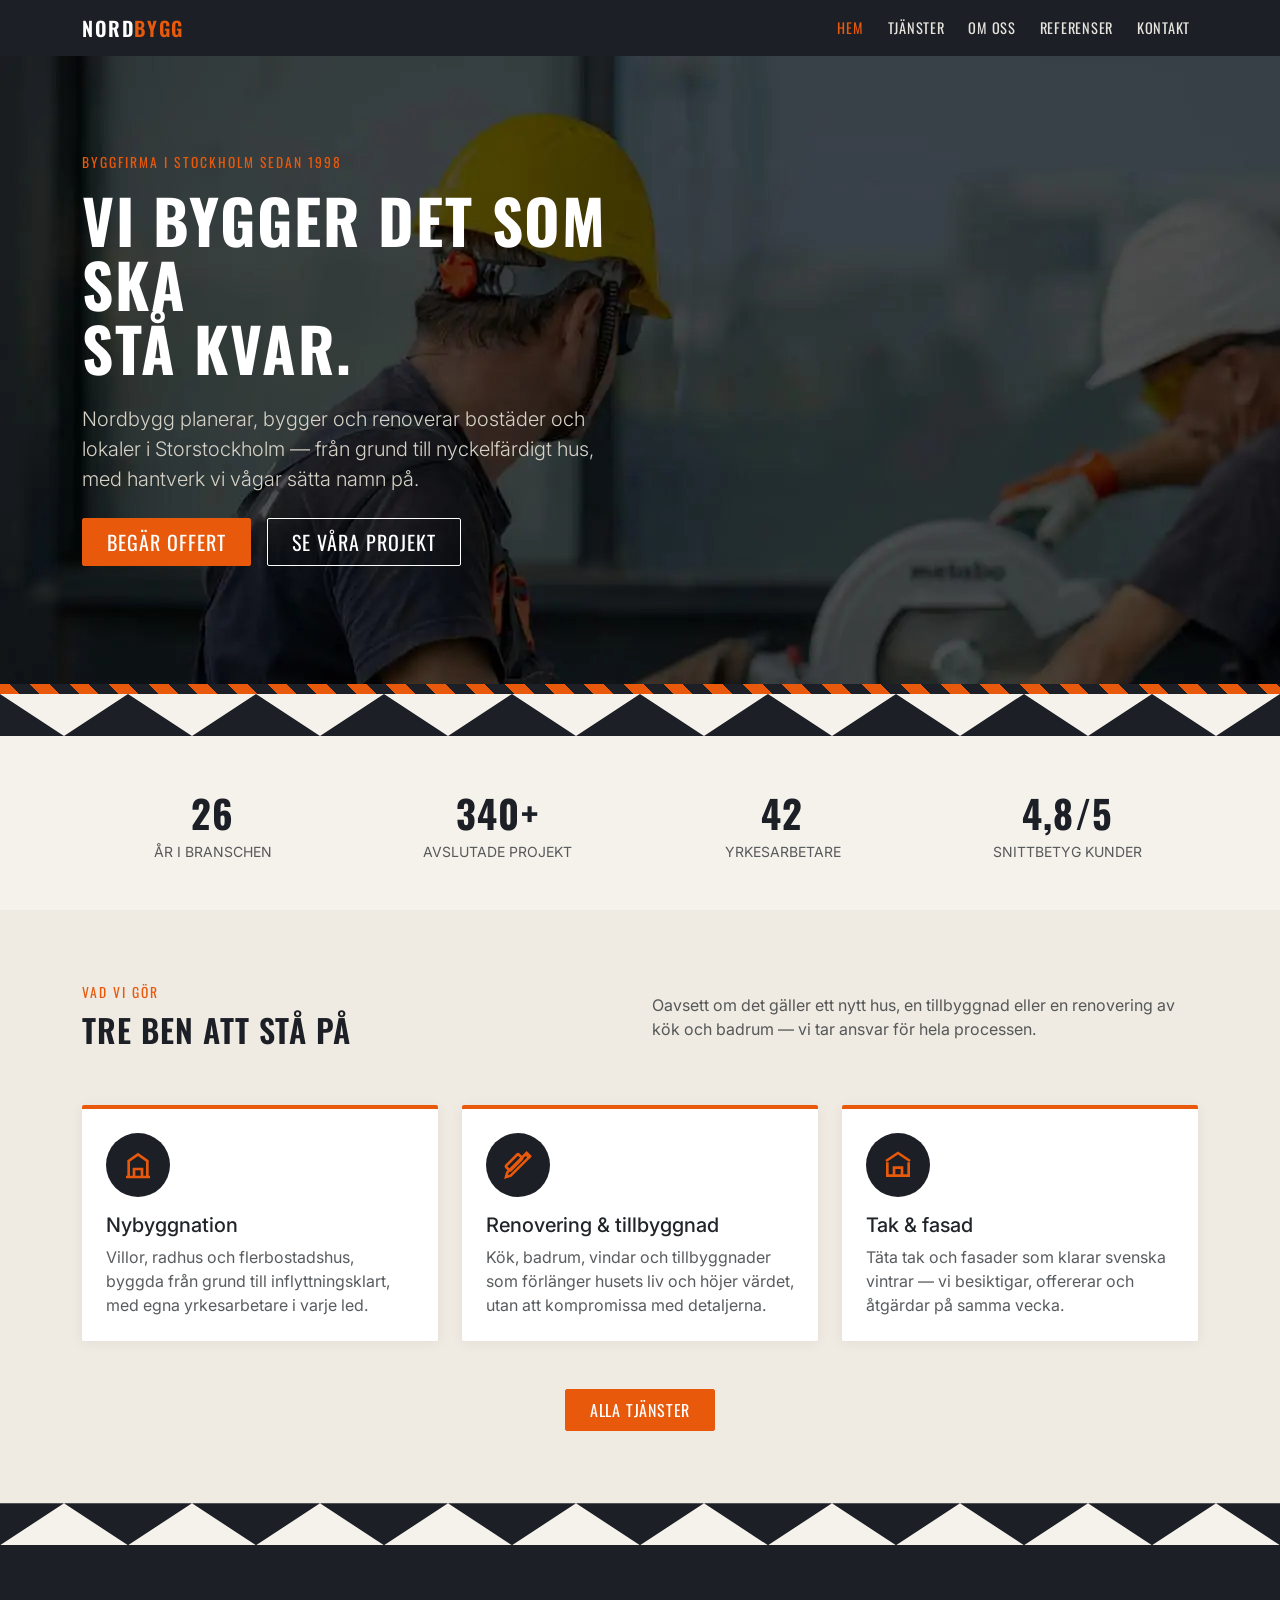
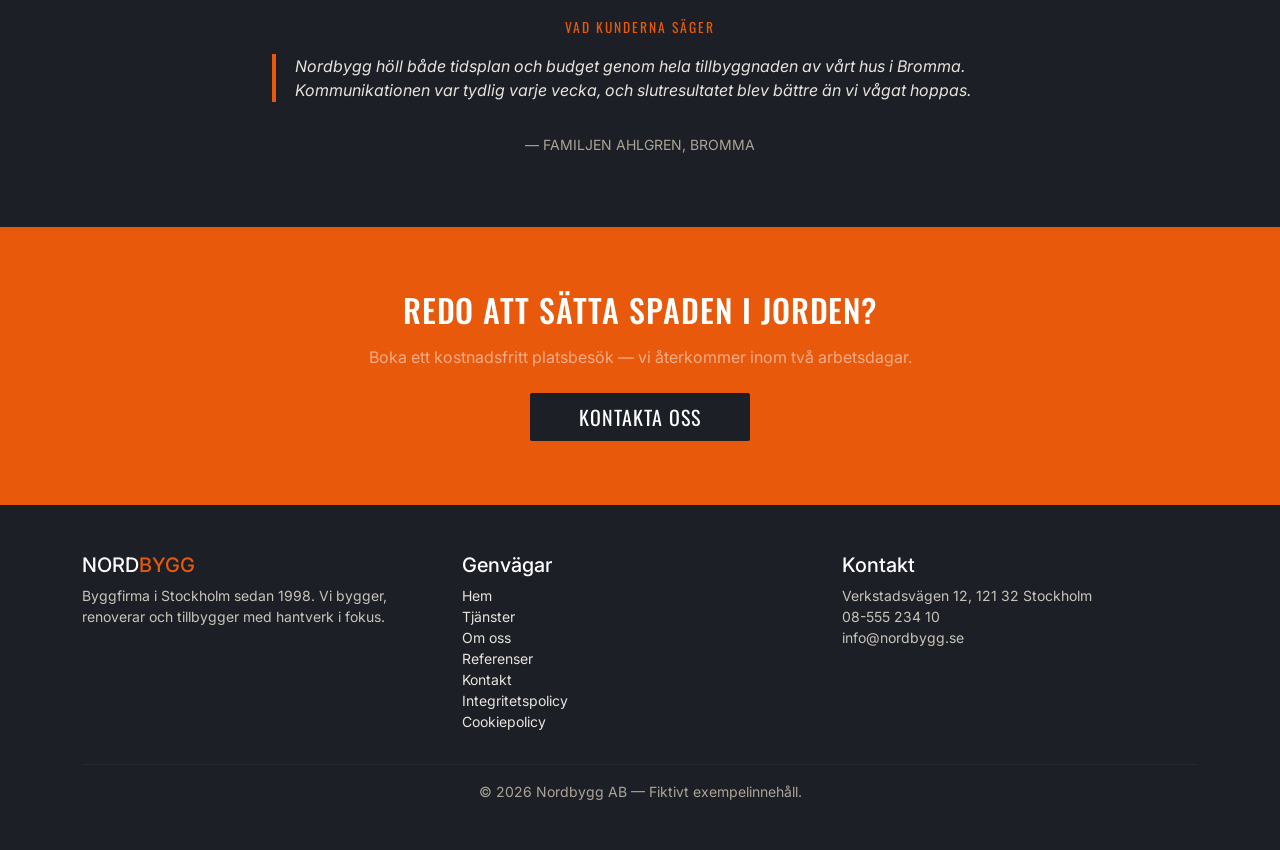
==== commit 02d14e09: "policys form fungerar" ====
--- a/index.html
+++ b/index.html
@@ -13,7 +13,7 @@
 
 <body>
     <nav class="navbar navbar-expand-lg sticky-top navbar-nordbygg">
-        <div class="container"><a class="navbar-brand" href="index.html">NORD<span>BYGG</span></a><button class="navbar-toggler" data-bs-toggle="collapse" data-bs-target="#nav" type="button" style="border-color:#555;"><span class="navbar-toggler-icon"></span></button>
+        <div class="container"><a class="navbar-brand" href="index.html">NORD<span>BYGG</span></a><button class="navbar-toggler" data-bs-toggle="collapse" data-bs-target="#nav" type="button" style="border-color: #555;background: var(--kalkvit);"><span class="navbar-toggler-icon"></span></button>
             <div class="collapse navbar-collapse" id="nav">
                 <ul class="navbar-nav ms-auto">
                     <li class="nav-item"><a class="nav-link active" href="index.html">Hem</a></li>
@@ -132,6 +132,8 @@
                         <li><a href="omoss.html">Om oss</a></li>
                         <li><a href="referenser.html">Referenser</a></li>
                         <li><a href="kontakt.html">Kontakt</a></li>
+                        <li><a href="integritetspolicy.html">Integritetspolicy</a></li>
+                        <li><a href="cookiepolicy.html">Cookiepolicy</a></li>
                     </ul>
                 </div>
                 <div class="col-md-4">
